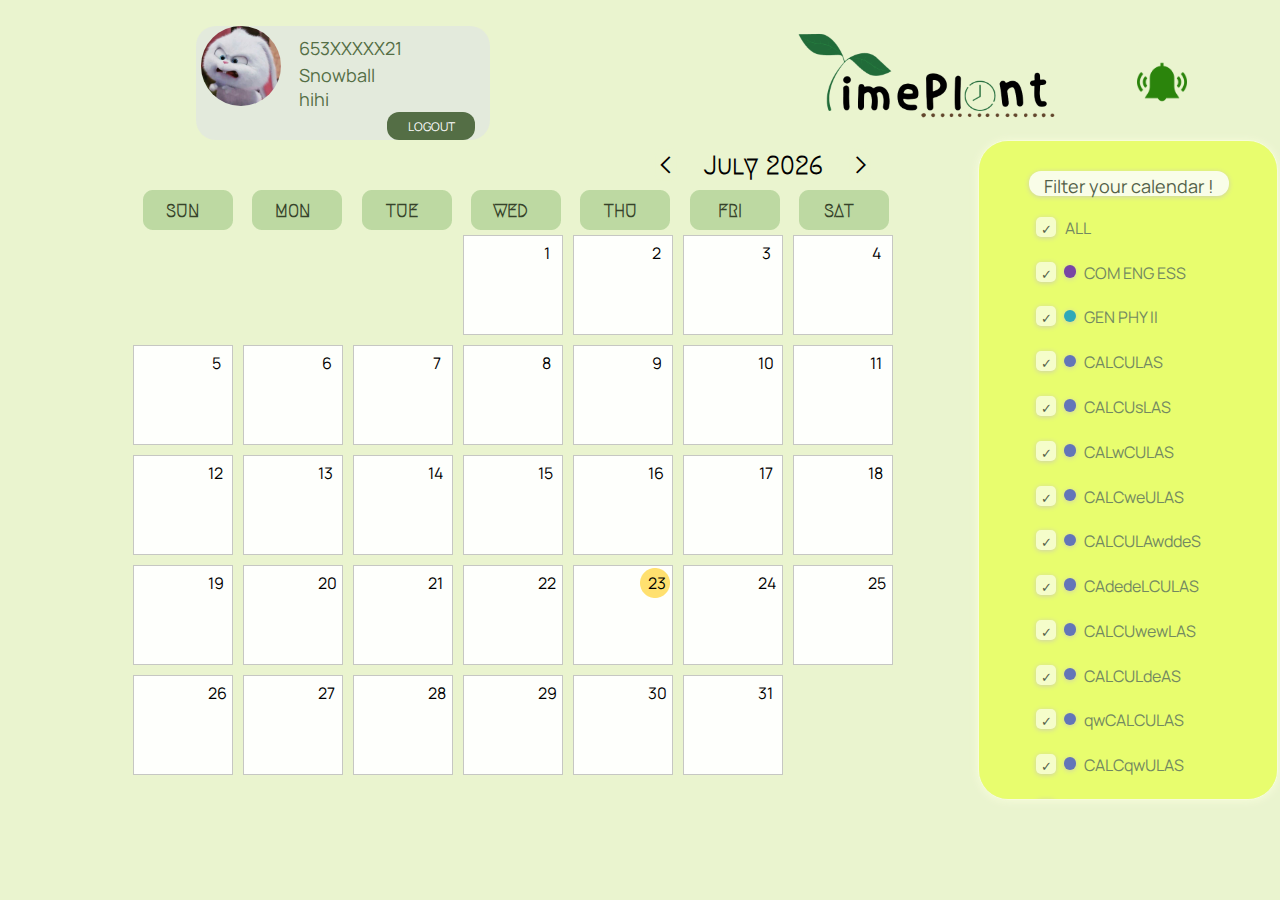
==== component/calendar.html @ 8e60f540 "update calendar responsive" ====
<!DOCTYPE html>
<html lang="en">
  <head>
    <meta charset="UTF-8" />
    <meta name="viewport" content="width=device-width, initial-scale=1.0" />
    <title>Time Plant</title>

    <link rel="stylesheet" href="../style/calendar.css" />
    <link rel="stylesheet" href="../style/index.css" />
    <link rel="stylesheet" href="../style/filter.css" />
    <link rel="stylesheet" href="../style/detail.css" />
    <link rel="stylesheet" href="../style/noti.css" />
  </head>
  <body>
    <div class="headertimeplant">
      <div class="userinfo">
        <img
          class="profile"
          src="profile/IMG_8410.JPG"
          alt="Your Profile Pic"
        />
        <div id="textbox-profile">
          <p class="userid">653XXXXX21</p>
          <p class="username">Snowball hihi</p>
        </div>
        <button class="logout">LOGOUT</button>
      </div>
      <div class="logo">
        <img
          class="logopic"
          src="../image/logo_TimePlant.png"
          alt="TimePlant"
        />
      </div>
      <button id="folded">=</button>
      <button id="noti-press">
        <img id="noti-icon" src="../image/noti-icon.png" alt="Notification" />
      </button>
    </div>
    <div id="displaypane">
      <div id="container">
        <div id="header">
          <button id="backButton"><</button>
          <div id="monthDisplay"> </div>
          <button id="nextButton">></button>
        </div>

        <div id="weekdays">
          <div id="sun">SUN</div>
          <div id="mon">MON</div>
          <div id="tue">TUE</div>
          <div id="wed">WED</div>
          <div id="thu">THU</div>
          <div id="fri">FRI</div>
          <div id="sat">SAT</div>
        </div>

        <div id="calendar"></div>
      </div>
      <div id="space"></div>
      <div id="contain-filter"></div>
      <div id="det"></div>
      <div id="noticontain"></div>
    </div>
    <div id="newEventModal">
      <div id="dateevent">Wednesday, 26th April 2023</div>
      <div id="eventTitle">
        <div id="eventColor"></div>
        <input type="text" id="eventTitleInput" placeholder="EVENT NAME" />
      </div>
      <div id="eventTime">
        <div>TIME :</div>
        <input type="text" id="hrfirst0" placeholder="0" />
        <input type="text" id="hrfirst1" placeholder="8" />
        <img src="../image/activecolon.png" id="activecolon" />
        <input type="text" id="minfirst0" placeholder="0" />
        <input type="text" id="minfirst1" placeholder="0" />
        <img src="../image/arrow.png" id="arrow" />
        <input type="text" id="hrlast0" />
        <input type="text" id="hrlast1" />
        <img src="../image/inactivecolon.png" id="inactivecolon" />
        <input type="text" id="minlast0" />
        <input type="text" id="minlast1" />
      </div>

      <div id="categories">
        <div>CATEGORIES :</div>
        <div id="categoriesdropdown">
          <button id="dropbtn">--- Categories Selection ---</button>
          <div id="categoriescontent"></div>
        </div>
      </div>

      <div id="detailofall">
        <div>DETAILS :</div>
        <textarea id="eventdetail"></textarea>
      </div>

      <div id="invite">
        <div>INVITE YOUR FRIENDS :</div>
        <div id="inputfriendname">
          <div id="friendname">
            <!-- <div id="onefriendname">
                <div id="onefriendname1">Lee Jeno</div>
                <button id="onefriendname2">x</button>
              </div> -->
          </div>
          <input type="text" id="eventinvite" />
        </div>
      </div>
      <div id="inviteexplain">
        To add your friends name, press 'ENTER' on your keyboard.<br />To remove
        your friends name, click 'x' button behide the name.
      </div>

      <div id="allbuttonevent">
        <button id="saveButton">CREATE</button>
        <button id="cancelButton">CANCLE</button>
      </div>
    </div>
    <div id="modalBackDrop">
      <div id="overlaybox">
        <button id="close-button-overlay">x</button>
        <div id="contain-filter"></div>
      </div>
    </div>
    <script src="../script/calendar.js"></script>
    <script src="../script/filter.js"></script>
    <script src="../script/detail.js"></script>
    <script src="../script/noti.js"></script>
  </body>
</html>
---- style/calendar.css ----
@import url('https://fonts.googleapis.com/css2?family=Manrope:wght@400;500;600&display=swap');
@import url('https://fonts.googleapis.com/css2?family=Megrim:wght@400;500;600&display=swap');

/* html{
  height: -webkit-fill-available;
} */
body {
  display: inline;
  /* margin-top: 50px; */
  justify-content: center;
  background-color: #EAF4CF;
  margin: 0px 0px 0px 0px;
  /* height: -webkit-fill-available; */
}
button {
  /* width: 75px; */
  cursor: pointer;
  /* box-shadow: 0px 0px 2px gray; */
  border: none;
  outline: none;
  padding: 5px;
  border-radius: 5px;
  color: white;
}

#header {
  padding: 10px 0px 10px 500px;
  color: #000000;
  font-size: 26px;
  font-family: sans-serif;
  display: flex;
  justify-content: space-evenly;
  font-family: 'Megrim';
  font-weight: bold;
}
#header button {
  padding: 0px 0px 0px 0px;
  width: 20px;
  font-family: 'Megrim';
  font-weight: bold;
  font-size: 26px;
  color: #000000;
  background-color:#EAF4CF;
  box-shadow: 0px 0px 2px #EAF4CF;
}
#header button:hover {
  color: #01a771;
}
#displaypane{
  display: inline-flex;
  align-content: baseline;
  justify-content: baseline;
  padding: 0 0 0 10%;
}
#space{
  width: 80px;
}
#container {
  width: 770px;
  /* display: inline-block; */
  align-items: baseline;
}
#weekdays {
  width: 100%;
  display: flex;
  justify-content: space-around;
  font-family: 'Megrim';
  font-weight: bold;
  color: #36432A;
  padding-right: 4px;
}
#sun, #mon, #tue, #wed, #thu, #fri, #sat {
  height: 40px;
  font-size: 18px;
  display: flex;
  justify-content: space-evenly;
  background-image: url("../image/weektitle.png");
  /* background: #BDD9A2;
  border-radius: 10px; */
}
#weekdays div {
  width: 100px;
  padding: 10px;
}

#calendar {
  width: 100%;
  margin: auto;
  display: flex;
  flex-wrap: wrap;
}
.day {
  font-family: 'Manrope';
  width: 100px;
  height: 100px;
  cursor: pointer;
  box-sizing: border-box;
  /* background-color: #FEFFFC; */
  background-image: url("../image/normalday.png");
  margin: 5px;
  /* box-shadow: 0px 0px 3px #CBD4C2; */
  display: flex;
  flex-direction: column;
  justify-content: space-between;
  padding-bottom: 3px;
}
.day:hover {
  background-image: url("../image/inactiveday.png");
}

.day + #currentDay {
  background-image: url("../image/activeday.png");
}
#dayNum {
  padding: 7px 0px 0px 0px;
  margin-left: 47px;
  text-align: center;
}
#calVal {
  margin: 0px 10px 0px 4px;
  display: flex;
  justify-content: space-evenly;
}
.event {
  font-size: 10px;
  padding: 3px;
  background-color: #58bae4;
  color: white;
  border-radius: 5px;
  max-height: 55px;
  overflow: hidden;
}
.padding {
  cursor: default !important;
  background-image: url("../image/invisibleday.png") !important;
  box-shadow: none !important;
}
#dateevent {
  font-family: 'Megrim';
  font-size: 22px;
  font-weight: bold;
  color: #000000;
  display: flex;
  justify-content: center;
  margin-bottom: 15px;
}

#eventTitle {
  display: flex;
  justify-content: space-evenly;
  ::-webkit-input-placeholder {
    text-align: center;
  }
}
#eventTitle input {
  text-align: center;
}
#eventColor {
  width: 40px;
  height: 40px;
  border-radius: 20px;
  background-color: #FFC700;
  border: 1px solid #000000;
}

#eventTime {
  display: flex;
  padding-left: 40px;
  margin-top: 10px;
  ::-webkit-input-placeholder {
    text-align: center;
  }
}
#hrfirst0, #hrfirst1, #minfirst0, #minfirst1 {
  width: 25px;
  height: 25px;
  margin: -1px 3px 2px 3px;
  box-sizing: border-box;
  background: rgba(255, 255, 255, 0.68);
  border: 1px solid #000000;
  border-radius: 8px;
}
#hrlast0, #hrlast1, #minlast0, #minlast1 {
  width: 25px;
  height: 25px;
  margin: -1px 3px 2px 3px;
  box-sizing: border-box;
  background: #C1CFB2;
  border: 1px solid #47623D;
  border-radius: 8px;
}
#hrfirst0, #hrfirst1, #minfirst0, #minfirst1, #hrlast0, #hrlast1, #minlast0, #minlast1, #minlast0 input {
  text-align: center;
}
#arrow {
  width: 20px;
  height: 15px;
  margin: 4px 3px 2px 3px;
}
#activecolon, #inactivecolon {
  width: 5px;
  height: 15px;
  margin: 4px 3px 2px 3px;
}
#categories {
  display: flex;
  padding-left: 40px;
  margin-top: 15px;
}
#dropbtn {
  position: absolute;
  font-family: 'Manrope';
  color: #A8A8A8;
  text-align: center;
  width: 365px;
  height: 30px;
  margin-left: 5px;
  margin-top: -2px;
  box-sizing: border-box;
  background: rgba(255, 255, 255, 0.68);
  border: 1px solid #000000;
  border-radius: 10px;
  cursor: pointer;
}
#categoriesdropdown {
  position: relative;
  display: inline-block;
}

#categoriescontent {
  display: none;
  position: absolute;
  background-color: #f9f9f9;
  min-width: 200px;
  box-shadow: 0px 8px 16px 0px rgba(0,0,0,0.2);
  z-index: 1;
  margin: 28px 0px 0px 10px;
}

#categoriescontent a {
  color: black;
  padding: 8px 20px;
  text-decoration: none;
  display: block;
}
#categoriescontent a:hover {background-color: #f1f1f1}
#categoriesdropdown:hover, #categoriescontent {
  display: block;
}
#detailofall {
  display: flex;
  padding-left: 40px;
  margin-top: 20px;
}
#eventdetail {
  width: 400px;
  height: 150px;
  margin-left: 5px;
  box-sizing: border-box;
  background: rgba(255, 255, 255, 0.68);
  border: 1px solid #000000;
  border-radius: 10px;
  padding: 10px 0px 0px 5px;
}
#invite {
  display: flex;
  padding-left: 40px;
  margin-top: 20px;
}
#eventinvite {
  width: 305px;
  height: 30px;
  margin-top: -3px;
  margin-left: 5px;
  box-sizing: border-box;
  background: rgba(255, 255, 255, 0.68);
  border: 1px solid #000000;
  border-radius: 10px;
}
#friendname {
  margin: -3px 0px 5px 6px;
}
#onefriendname{
  display: flex;
  justify-content: space-between;
  width: 260px;
  padding: 0px 2px 0px 5px;
  background: rgba(255, 255, 255, 0.68);
  border: 1px;
  border-radius: 5px;
  border: 1px solid #777777;
}
#onefriendname1{
  width: 250px;
  white-space: nowrap; 
  overflow: hidden;
  text-overflow: ellipsis;
}
#onefriendname2{
  margin: 2px 0px 0px 0px;
  width: 19px;
  height: 19px;
  padding-right: 6px;
  padding-bottom: 8px;
  font-family: 'Manrope';
  font-size: 16px;
  display: flex;
  align-items: center;
  text-align: center;
  color: #8DC561;
  background-color: #FFFFFF;
  border: 1px solid #8DC561;
  box-shadow: 0px 0px 2px #DBFF00;
  border-radius: 5px;
}
#inviteexplain {
  margin-left: 180px;
  font-size: 12px;
  color: #858585;
  text-align: center;
}
#newEventModal {
  overflow: auto;
  display: none;
  z-index: 20;
  padding: 25px;
  margin: 0 10% 0 28%;
  background-color: #C5DAC3;
  box-sizing: border-box;
  border: 1px solid #000000;
  border-radius: 50px;
  width: 600px;
  top: 80px;
  position: absolute;
  font-family: 'Manrope';
}

#eventTitleInput {
  padding: 10px;
  width: 100%;
  width: 400px;
  box-sizing: border-box;
  outline: none;
  background: rgba(255, 255, 255, 0.68);
  border: 1px solid #000000;
  border-radius: 7px;
}
#allbuttonevent {
  display: flex;
  justify-content: space-evenly;
  margin-top: 20px;
}
#cancelButton {
  font-family: 'Manrope';
  color: #000000;
  background-color: rgba(254, 254, 254, 0.68);
  border: 1px solid #000000;
  border-radius: 10px;
  width: 100px;
  height: 30px;
}
#cancelButton:hover {
  background-color: #8FB58C;
}
#saveButton {
  font-family: 'Manrope';
  color: #000000;
  background-color: #DBFF00;
  border: 1px solid #000000;
  border-radius: 10px;
  width: 100px;
  height: 30px;
}
#saveButton:hover {
  background-color: #FFE600;
}
#modalBackDrop {
  display: none;
  top: 0px;
  left: 0px;
  z-index: 10;
  width: 100%;
  height: 2000px;
  position: absolute;
  background-color: rgba(0,0,0,0.8);
  align-content: center;
  justify-content: center;
}
#addEvent {
  margin: 4px 0px 0px 0px;
  width: 25px;
  height: 25px;

  font-family: 'Manrope';
  font-style: normal;
  font-weight: 400;
  font-size: 24px;
  line-height: 33px;
  display: flex;
  align-items: center;
  text-align: center;

  /* color: rgba(49, 49, 49, 0.76);
  background: rgba(119, 119, 119, 0.17); */
  border-radius: 5px;
  color: #FEFFFC;
  background: #FEFFFC;
  border-color: #FEFFFC;
  box-shadow: 0px 0px 2px #FEFFFC;
}

#newEventDiv {
  display: flex;
  justify-content: space-evenly;
  text-align: center;
  justify-content: center;
  align-items: center;
  margin: 0px 5px;
  height: 30px; 
  background: #e1e6e1;
  /* opacity: 0.8; */
  border-radius: 5px;
}
#newEventDivColor {
  width: 10px;
  height: 10px;
  border-radius: 5px;
  background: #FFE600;
  border: 1px solid #000000;
}
#newEventDivName {
  margin-left: 5px;
  max-height: 30px; 
  max-width: 60px;
  font-size: 10px;
  color: #000000;
}
@media screen and (max-width: 1250px){
  #calendar {
    width: 100%;
    margin: auto;
    display: flex;
    flex-wrap: wrap;
    align-content: right;
    justify-content: right;
  }
  #container {
    width: 600px;
    /* display: inline-block; */
    align-items: baseline;
  }
  #space{
    width: 50px;
  }
  #weekdays div {
    width: 60px;
    padding: 0px 15px 0px 0px;
    justify-content: right;
    margin: 0 0%;
  }
  #sun, #mon, #tue, #wed, #thu, #fri, #sat {
    height: 30px;
    font-size: 16px;
    display: flex;
    /* margin-right: 20px; */
    justify-content: center;
    /* margin-left: 5px;
    margin-right: 5px; */
    background-image: url("../image/weektitle.png");
  }
  .day {
    width: 70px;
    height: 70px;
    background-image: url("../image/normalday.png");
  }
  .day:hover {
    background-image: url("../image/inactiveday2.png");
  }
  .day + #currentDay {
    background-image: url("../image/activeday2.png");
  }
  #dayNum {
    padding: 0px 0px 0px 0px;
    margin-top: 1px;
    margin-left: 0%;
    margin-right: 10%;
    text-align: center;
    font-size: 12px;
  }
  #calVal {
    margin: 0px 0px 0px 0px;
    display: flex;
    justify-content: space-evenly;
  }
  #addEvent {
    margin: 4px 20px 0px 0px;
    width: 18px;
    height: 18px;
    font-size: 16px;
  }
  #newEventDiv {
    display: flex;
    justify-content: space-evenly;
    text-align: center;
    justify-content: center;
    align-items: center;
    margin: 0px 2px;
    height: 15px; 
    background: #e1e6e1;
    /* opacity: 0.8; */
    border-radius: 5px;
  }
  #newEventDivColor {
    width: 5px;
    height: 5px;
    border-radius: 5px;
    background: #FFE600;
    border: 1px solid #000000;
  }
  #newEventDivName {
    margin-left: 2px;
    max-height: 15px; 
    max-width: 30px;
    font-size: 5px;
    color: #000000;
  }
  #header button {
    padding: 0px 0px 0px 0px;
    width: 20px;
    font-family: 'Megrim';
    font-weight: bold;
    font-size: 18px;
    color: #000000;
    background-color:#EAF4CF;
    box-shadow: 0px 0px 2px #EAF4CF;
  }
  #header button:hover {
    color: #01a771;
  }

}
@media screen and (min-width: 768px) and (max-width: 1250px){
  #header {
    padding: 10px 0px 10px 400px;
    font-size: 20px;
  }
  #calendar {
    width: 100%;
    margin: auto;
    display: flex;
    flex-wrap: wrap;
    align-content: right;
    justify-content: right;
  }
  #container {
    width: 600px;
    /* display: inline-block; */
    align-items: baseline;
  }
  #space{
    width: 50px;
  }
  #weekdays {
    padding: 0% 0% 0% 6%;
  }
  #weekdays div {
    width: 60px;
    /* padding: 4px; */
    justify-content: right;
    margin: 0% 0%;
  }
  #sun, #mon, #tue, #wed, #thu, #fri, #sat {
    height: 20px;
    width: 300px;
    font-size: 16px;
    /* display: flex; */
    margin: 0px;
    text-align: center;
    background-color: #BDD9A2;
    border-radius: 7px;
    background-image: url("../image/weektitle2.png");
  }
  .day {
    width: 70px;
    height: 70px;
    background-image: url("../image/normalday.png");
  }
  .day:hover {
    background-image: url("../image/inactiveday2.png");
  }
  .day + #currentDay {
    background-image: url("../image/activeday2.png");
  }
  #dayNum {
    padding: 0px 0px 0px 0px;
    margin-top: 7px;
    margin-left: 0%;
    margin-right: 10%;
    text-align: center;
    font-size: 12px;
  }
  #calVal {
    margin: 0px 0px 0px 0px;
    display: flex;
    justify-content: space-evenly;
  }
  #addEvent {
    margin: 4px 20px 0px 0px;
    width: 18px;
    height: 18px;
    font-size: 16px;
  }
  #newEventDiv {
    display: flex;
    justify-content: space-evenly;
    text-align: center;
    justify-content: center;
    align-items: center;
    margin: 0px 2px;
    height: 15px; 
    background: #e1e6e1;
    /* opacity: 0.8; */
    border-radius: 5px;
  }
  #newEventDivColor {
    width: 5px;
    height: 5px;
    border-radius: 5px;
    background: #FFE600;
    border: 1px solid #000000;
  }
  #newEventDivName {
    margin-left: 2px;
    max-height: 15px; 
    max-width: 30px;
    font-size: 5px;
    color: #000000;
  }
  #header button {
    padding: 0px 0px 0px 0px;
    width: 20px;
    font-family: 'Megrim';
    font-weight: bold;
    font-size: 18px;
    color: #000000;
    background-color:#EAF4CF;
    box-shadow: 0px 0px 2px #EAF4CF;
  }
  #header button:hover {
    color: #01a771;
  }
  #newEventModal {
    margin: 0 18%;
    width: 600px;
  }

}
@media screen and (max-width: 767px){
  #header {
    padding: 10px 0px 10px 400px;
    font-size: 18px;
  }
  #weekdays {
    padding: 0% 0% 0% 6%;
  }
  #weekdays div {
    width: 60px;
    /* padding: 4px; */
    justify-content: right;
    margin: 0% 0%;
  }
  #sun, #mon, #tue, #wed, #thu, #fri, #sat {
    height: 20px;
    width: 300px;
    font-size: 16px;
    /* display: flex; */
    margin: 0px;
    text-align: center;
    background-color: #BDD9A2;
    border-radius: 7px;
    background-image: url("../image/weektitle2.png");
  }
  #dayNum {
    padding: 0px 0px 0px 0px;
    margin-top: 7px;
    margin-left: 0%;
    margin-right: 10%;
    text-align: center;
    font-size: 12px;
  }
  #calVal {
    margin: 0px 0px 0px 0px;
    display: flex;
    justify-content: space-evenly;
  }
  #addEvent {
    margin: 4px 20px 0px 0px;
    width: 18px;
    height: 18px;
    font-size: 16px;
  }
  #displaypane{
    flex-direction: column;
    justify-content: center;
    align-content: center;
    padding: 0 0 0 2%;
  }
  #overlaybox{
    align-content: center;
    justify-content: center;
    margin-left: 35%;
    margin-top: 10%;
  }
  #close-button-overlay{
    margin-left: 80%;
    background-color: hsl(357, 75%, 35%);
    border-radius: 50px;
    height: 25px;
    width: 25px;
    border: 0px;
    color: #FFFFFF;
  }

  #close-button:hover{
    background-color: hsl(357, 72%, 23%);
    border-radius: 50px;
    border: 0px;
    color: #FFFFFF;
  }

}
/* @media screen and (min-width: 1024px)
@media screen and (min-width: 768px) and (max-width: 1023px)
@media screen and (max-width: 767px) */

@media screen and (min-width: 680px) and (max-width: 767px) {
  #newEventModal {
    margin: 0 10%;
    width: 580px;
  }
}

@media screen and (min-width: 600px) and (max-width: 679px) {
  #newEventModal {
    margin: 0 5%;
    width: 580px;
  }
}

@media screen and (min-width: 501px) and (max-width: 599px) {
  #newEventModal {
    margin: 0 2%;
    width: 540px;
  }
  #eventTitle {
    margin-left: 5%;
  }
  #eventTitleInput {
    width: 400px;
  }
  #dropbtn {
    width: 340px;
  }
  #eventdetail {
    width: 370px;
  }
  #eventinvite {
    width: 275px;
  }
  #inviteexplain {
    font-size: 10px;
  }
}

@media screen and (max-width: 500px) {
  #newEventModal {
    margin: 0 2%;
    width: 480px;
  }
  #eventTitle {
    margin-left: 5%;
  }
  #eventTitleInput {
    width: 350px;
  }
  #dropbtn {
    width: 280px;
  }
  #eventdetail {
    width: 310px;
  }
  #onefriendname {
    width: 200px;
  }
  #eventinvite {
    width: 210px;
  }
  #inviteexplain {
    margin-left: 140px;
    font-size: 10px;
  }
}
---- style/index.css ----
/* html{
    width: 100%;
    box-sizing: border-box;
    height: 100%;
}

*,
*::before,
*::after{
    box-sizing: inherit;
    margin: 0;
    padding: 0;
}

body{
    background-color: #EAF4CF;
    align-items: top;
    width: 100%;
    font-family: 'Dosis',sans-serif;
    font-display: swap;
    height: inherit;
    justify-content: space-evenly;
    padding: 10px;
}
/* page {
    display:inline-block;
}
.displaypane {
    display: flex;
    justify-content: space-between;
} */
.headertimeplant{
    justify-content:space-around;
    align-content: center;
    display: flex;
    padding:0px;
    align-items: flex;
    margin-left: 8%;
    margin-top: 2%;
} 

.userinfo{
    background: #e1e6e1b8;
    opacity: 1;
    border-radius:20px;
    align-items: left;
    justify-content: center;
    /* padding: 2px; */
    text-align: left;
    height: 20%;
    width: 25%;
    /* margin-right: 10%; */
}

.profile{
    height: 80px;
    width: 80px;
    border-radius: 50px;
    display: inline-block;
    /* margin: 0%; */
    /* float: left; */
    margin-right: 2%;
    margin-left: 2%;
}

#textbox-profile{
    justify-content: left;
    text-align: left;
    margin-top: 2%;
    margin-left: 2%;
    height: 20%;
    display: inline-block;
}
.userid{
    font-size: 18px;
    font-family: Manrope;
    padding: 1%;
    /* padding-left: 10px; */
    color: hsl(97, 23%, 35%);
    display: inline-block;
    margin-bottom: 0%;
}

.username{
    font-size: 18px;
    font-family: Manrope;
    padding: 1%;
    /* margin: 0% 5%; */
    /* padding-left: 10px; */
    color: hsl(97, 23%, 35%);
    /* display: inline-block; */
}
.logout{
    background-color: hsl(97, 23%, 35%);
    border: 0px;
    border-radius: 12px;
    color: hsl(0, 0%, 100%);
    font-size: 12px;
    font-family: Manrope;
    height: 25%;
    width: 30%;
    text-align: center;
    align-content: center;
    justify-content: center;
    padding: 2%;
    margin-left: 65%;
    /* margin-top: 2%; */
    display: inline-block;
}
.logout:hover{
    background-color: hsl(357, 75%, 35%);
}
.logopic{
    height: 100px;
    width: 274px;
    display: inline-block;
    margin-left: 40%;
}

.noti {
    margin-left: 40%;
}

#noti-icon{
    height: 50px;
    width: 50px;
    /* display:block; */
}
#noti-icon:hover{
    background-color: #9d9a9a44;
    border-radius: 50px;
    /* display:block; */
}

#noti-press{
    background-color: #EAF4CF;
    border: 0px;
    border-radius: 50px;
    border-color: #EAF4CF;
    padding: 0px;
    justify-content: center;
    align-content: center;
}
#folded{
    background-color: #cdcfc9;
    border-radius: 50px;
    height: 30px;
    width: 30px;
    font-size: 20px;
    justify-content: center;
    align-self: center;
    display: none;
}
@media screen and (max-width: 1250px){
    .userinfo{
        height: 100px;
        width: 200px;
    }
    .profile{
        height: 50px;
        width: 50px;
    }
    .userid{
        font-size: 14px;
    }
    .username{
        font-size: 14px;
    }
    .logout{
        height: 20px;
        width: 50px;
        font-size: 10px;
    }
    .logopic{
        margin-left: 0px;
    }
    #noti-icon{
        height: 40px;
        width: 40px;
    }
}

@media screen and (max-width: 767px){
    #folded{
        display: block;
    }
}
---- style/filter.css ----
html{
    box-sizing: border-box;
    height: 100%;
}

*,
*::before,
*::after{
    box-sizing: inherit;
    margin: 0;
    padding: 0;
}
body{
    background-color: #EAF4CF;
    /* align-items: center; */
    /* display: flex; */
    font-family: 'Dosis',sans-serif;
    font-display: swap;
    height: inherit;
    /* justify-content: right; */
    /* padding: 50px; */
}
#contain-filter{
    height: 660px;
    width: 300px;
    /* flex-wrap: wrap; */
    margin-top: 0px;
    margin-left: 0%;
}
#filterbar{
    backdrop-filter: blur(5.5px);
    -webkit-backdrop-filter: blur(5.5px);
    background-color: #e8ff56;
    border: 1 px solid #000000;
    border-radius: 30px;
    box-shadow: 0 1px 10px #fafede;
    color: #000000;
    backdrop-filter: blur(4px);
    -webkit-backdrop-filter: blur(4px);
    /* background: #e8ff56; */
    border: 1px solid #fafede;
    /* flex-basis: 200px; */
    height: 660px;
    width: 300px;
    padding: 30px 20px 0px 50px;
    opacity: 0.8;
    overflow: auto;
    align-content: center;
    justify-content: center;
 
}
::-webkit-scrollbar{
    width: 1vw;
    height: 50%;
    max-height: 50%;
    flex-direction: column;
    display: flex;
    border-radius: 30px;
}
::-webkit-scrollbar-track{
    margin-top: 50px;
    margin-bottom: 50px;
    background: #f8ffc8;
    border-radius: 30px;
    /* width: 2em;
    height: 50%;
    max-height: 50%; */
}
:-webkit-scrollbar{
    background: #f8ffc8;
}
::-webkit-scrollbar-thumb{
    background: #e1e6e1;
    border-radius: 12px;
    
}
::-webkit-scrollbar-button{
    height: 50px;
    width: 50px;
}

#headline-filter{
    background-color: #fdffee;
    border-radius: 12px;
    justify-content: center;
    box-shadow: 0 1px 5px #c8c9a5;
    height: 25px;
    width: 200px;
    /* flex-basis: 250px; */
    color: hsl(97, 21%, 19%);
    font-size: 18px;
    font-family: Manrope;
    padding: 1%;
    text-align: center;
    align-content: center;
}
#title-filter{
    color: hsl(97, 21%, 19%);
    font-size: 18px;
    font-family: Manrope;
    text-align: center;
    /* padding-top: 2%; */
}
#eachrow{
    display: flex;
    justify-content: left;
    margin: 8% 0;
    padding: 1% 1%;
}
#checkbox{
    background: #f8ffc8;
    box-shadow: 0 1px 5px #c8c9a5;
    border: 0px;
    height: 20px;
    width: 20px;
    justify-content: center;
    margin : 0 2%;
    color: hsl(97, 21%, 19%);
    text-align: center;
}
#checkbox:hover{
    background: #cad677;
    box-shadow: 0 1px 5px #c8c9a5;
}
#allcheckbox{
    background: #f8ffc8;
    box-shadow: 0 1px 5px #c8c9a5;
    border: 0px;
    height: 20px;
    width: 20px;
    justify-content: center;
    margin : 0 2%;
    color: hsl(97, 21%, 19%);
    text-align: center;
}
#allcheckbox:hover{
    background: #cad677;
    box-shadow: 0 1px 5px #c8c9a5;
}
#subject{
    color: hsl(97, 23%, 35%);
    margin: 0 2%;
    font-size: 16px;
    font-family:Manrope;
}
#dot-filter{
    height: 12.5px;
    width: 12.5px;
    background-color: rgb(1, 120, 32);
    box-shadow: 0 1px 5px #c8c9a5;
    border-radius: 50%;
    display: inline-block;
    margin: 1.5%;

}

@media screen and (max-width: 1250px){
    #contain-filter{
        height: 600px;
        width: 200px;
        /* flex-wrap: wrap; */
        margin-top: 0px;
        margin-left: 0%;
    }
    #filterbar{
        width: 200px;
        height: 660px;
        padding: 20px 5px 0px 10px;
    }
    #headline-filter{
        height: 25px;
        width: 180px;
        font-size: 12px;
    }
    #title-filter{
        font-size: 14px;
    }
    #checkbox{
        height: 15px;
        width: 15px;
        font-size: 10px;
    }
    #allcheckbox{
        height: 15px;
        width: 15px;
        font-size: 10px;
    }
    #subject{
        font-size: 14px;
    }
    #dot-filter{
        height: 10px;
        width: 10px;
    }
}

@media screen and (max-width: 767px){
    #contain-filter{
        display: none;
    }
    #filterbar{
        width: 250px;
    }
    #headline-filter{
        margin-left: 10%;
    }
}
---- style/detail.css ----
/* html{
    box-sizing: border-box;
    height: 100%;
} */
*,
*::before,
*::after{
    box-sizing: inherit;
    margin: 0;
    padding: 0;
}
#detailbody{
    background-color: #EAF4CF;
    align-items: center;
    display: flex;
    font-family: 'Dosis',sans-serif;
    font-display: swap;
    height: inherit;
    justify-content: right;
    padding: 8%;
}
#det{
    height: 660px;
    width: 275px;
}
#detailbar{
    /* backdrop-filter: blur(5.5px);
    -webkit-backdrop-filter: blur(5.5px); */
    background-color: #ECF3EC;
    border: 1%  solid #000000;
    border-radius: 30px;
    box-shadow: 0 1px 5px #7d806e;
    color: #000000;
    /* backdrop-filter: blur(4px);
    -webkit-backdrop-filter: blur(4px); */
    background: #ECF3EC;
    border: 0px solid #fafede;
    /* flex-basis: 200px; */
    height: 660px;
    width: 275px;
    padding: 5% 5%;
    overflow: auto; 
}
/* 
::-webkit-scrollbar{
    width: 1.5vw;
    height: 50%;
    max-height: 50%;
    flex-direction: column;
    display: flex;
    border-radius: 30px;
}
::-webkit-scrollbar-track{
    margin-top: 50px;
    margin-bottom: 50px;
    background: #81903a;
    border-radius: 30px;
    /* width: 2em;
    height: 50%;
    max-height: 50%; */
/* }
:-webkit-scrollbar{
    background: #81903a;
}
::-webkit-scrollbar-thumb{
    background: #e1e6e1;
    border-radius: 12px;
    
}
::-webkit-scrollbar-button{
    height: 10%;
    width: 10%; 
} */
#yearbox{
    justify-content: center;
    text-align: center;
    align-self: center;
    margin: 2%;
    padding-left: 20%;
    padding-right: 38%;
    
}
#year{
    justify-content: center;
    text-align: center;
    padding: 5%;
    font-size: 18px;
    border-radius: 50px;
    border: 1px solid #81903a;
    width: 150%;
    font-family:Manrope;
    color: #81903a;

}
#date-detail{
    justify-content: center;
    text-align: center;
    padding: 0%;
    font-size: 20px;
    font-family:Manrope;
    color: #81903a;
}
#headline{
    background: #f8ffc865;
    /* backdrop-filter: blur(5.5px);
    -webkit-backdrop-filter: blur(5.5px); */
    border-radius: 12px;
    justify-content: center;
    align-content: center;
    box-shadow: 0 1px 5px #c8c9a5;
    height: 5%;
    width: 100%;
    /* flex-basis: 250px; */
    color: hsl(90, 73%, 29%);
    font-size: 28px;
    font-family: Manrope;
    padding: 1%;
    text-align: center;
    margin: 3% 0;
}
#taskbox{
    justify-content: center;
    align-items: center;
    background: #e1e6e1;
    border-radius: 12px;
    margin: 5% 0 ;
    padding: 3.5%;
    width: 85%;
    height: 50%;
    margin-left: 8%;
}
#title{
    display: flex;
    justify-content: left;
    text-align: left;
    padding: 2%;
    background: rgba(248, 250, 236, 0.499);
    border-radius: 16px;
    width: 80%;
    height: 25%;
}
#dot{
    height: 12.5px;
    width: 12.5px;
    background-color: rgb(1, 120, 32);
    box-shadow: 0 1px 5px #c8c9a5;
    border-radius: 50%;
    display: inline-block;
    margin: 3.5%;
}
#texttitle{
    display: inline-block;
    padding: 2%;
    margin-left: 2%;
    font-family: Manrope;
    font-size: 14px;
}
#time{
    font-size: 14px;
    font-family: Manrope;
}
#name{
    font-size: 14px;
    font-family: Manrope;
}
#detail{
    margin: 1%;
    padding: 2%;
    justify-content: left;
    align-content: baseline;
    flex-direction: column;

}
#detailnote{
    display: inline-block;
    justify-content: left;
    align-content: left;
    text-align: left;
    width: 100%;
}
#notetitle{
    font-size: 14px;
    font-family: Manrope;
    margin: 0%;
    display: inline-flex;
}
#note{
    background: rgba(248, 250, 236, 0.499);
    border-radius: 16px;
    display: inline-flex;
    font-size: 14px;
    padding: 2.5px;
    font-family: Manrope;

}
#memberline{
    display : inline-block;
}
#parttitle{
    font-size: 14px;
    font-family: Manrope;
    margin: 0%;
    display : inline-block;
    /* display: inline-block; */
}
#member{
    background: rgba(248, 250, 236, 0.499);
    border-radius: 16px;
    text-align: left;
    font-size: 14px;
    font-family: Manrope;
    margin: 1%;
    align-items:first baseline;
    display : inline-block;
}
#others{
    font-size: 12.5px;
    font-family: Manrope;
    margin: 0%;
    margin-left: 38%;
}

#contain-button{
    justify-content: right;
    align-content: right;
}
#close-button{
    margin-left: 80%;
    background-color: hsl(357, 75%, 35%);
    border-radius: 50px;
    height: 25px;
    width: 25px;
    border: 0px;
    color: #FFFFFF;
}

#close-button:hover{
    background-color: hsl(357, 72%, 23%);
    border-radius: 50px;
    border: 0px;
    color: #FFFFFF;
}
#delete-event{
    text-align:center;
    justify-content: flex-end;
    align-self: right;
    border-radius: 12px;
    border: 0px;
    font-family: Manrope;
    font-size: 12px;
    color:#ffffff;
    background-color: #9a4b4b;
    margin-left: 60%;
    display: inline-block;
    padding: 2%;
}
#delete-event:hover{
    text-align: right;
    justify-content: flex-end;
    align-self: right;
    border-radius: 12px;
    border: 0px;
    font-family: Manrope;
    color:#ffffff;
    background-color: hsl(356, 97%, 24%);
    display: inline-block;
    padding: 2%;
}
@media screen and (min-width: 768px) and (max-width: 1250px){
    #det{
        height: 660px;
        width: 200px;
    }
    #detailbar{
        height: 660px;
        width: 200px;
    }
    #date-detail{
        font-size: 18px;
    }
    #headline{
        font-size: 20px;
    }
    #taskbox{
        width: 90%;
        height: 40%;
    }
    #name,#time{
        font-size: 10px;
    }
    #notetitle,#note,#parttitle,#member,#others{
        font-size: 11px;
    }
    #others{
        margin-left: 46%;
    }
    #close-button{
        height: 15px;
        width: 15px;
    }
    #delete-event{
        font-size: 10px;
        margin-left: 66%;
    }
}

@media screen and (max-width: 767px){
    #det{
        margin-left: 30%;
        margin-bottom: 5%;
    }
}
---- style/noti.css ----
html{
    box-sizing: border-box;
    height: 100%;
}
*,
*::before,
*::after{
    box-sizing: inherit;
    margin: 0;
    padding: 0;
}
body{
    background-color: #EAF4CF;
    /* align-items: center;
    display: flex; */
    font-family: 'Dosis',sans-serif;
    font-display: swap;
    height: inherit;
    /* justify-content: right;
    padding: 50px; */
}
#notibar{
    /* backdrop-filter: blur(5.5px);
    -webkit-backdrop-filter: blur(5.5px); */
    background-color: #ECF3EC;
    border: 1 px solid #000000;
    border-radius: 30px;
    box-shadow: 0 1px 5px #7d806e;
    color: #000000;
    backdrop-filter: blur(4px);
    -webkit-backdrop-filter: blur(4px);
    background: #ECF3EC;
    border: 0px solid #fafede;
    /* flex-basis: 200px; */
    height: 660px;
    width: 300px;
    padding: 10% 10%;
    overflow: auto; 
}
/* 
::-webkit-scrollbar{
    width: 1.5vw;
    height: 50%;
    max-height: 50%;
    flex-direction: column;
    display: flex;
    border-radius: 30px;
}
::-webkit-scrollbar-track{
    margin-top: 50px;
    margin-bottom: 50px;
    background: #81903a;
    border-radius: 30px;
    /* width: 2em;
    height: 50%;
    max-height: 50%; */
/* } */
/* :-webkit-scrollbar{
    background: #81903a;
}
::-webkit-scrollbar-thumb{
    background: #e1e6e1;
    border-radius: 12px;
    
} */
/* ::-webkit-scrollbar-button{
    height: 50px;
    width: 50px;
} */ */

#headline-noti{
    border: 2px;
    border-color: #81903a;
    border-radius: 50px;
    justify-content: center;
    padding: 5%;
    align-content: center;
    text-align: center;
}

#noti-logo{
    height: 30px;
    width: 30px;
    /* display: ; */
    align-self: center;
    float:inline-end;
    margin-left: 45%;
}

#title-noti{
    display: inline-block;
    justify-content: baseline;
    font-family: Manrope;
    font-size: 20px;
    text-align: center;
    margin: 2%;
    color: #0a4320;
    font-weight: bolder;
}

#titlebox{
    justify-content: center;
    text-align: center;
}

#invite-container{
    justify-content: center;
    align-items: center;
    /* background: #e1e6e1;
    border-radius: 12px; */
    /* padding: 10px; */
    text-align: center;
}

#invitebox{
    justify-content: center;
    align-items: center;
    background-color: #e1e6e1;
    border-radius: 12px;
    margin: 5% 0 ;
    padding: 5%;
    text-align: center;
}

#message{
    font-size: 12px;
    font-family: Manrope;
    font-style: italic;
    color: #515c1c;
}

#eventname-invite{
    justify-content: center;
    border: 1px;
    background-color: #e1e6e1;
}

#dot-invite{
    height: 10px;
    width: 10px;
    background-color: rgb(1, 120, 32);
    /* box-shadow: 0 1px 5px #c8c9a5; */
    border-radius: 50%;
    display: inline-block;
    margin: 0%;
}

#name-invite{
    font-size: 14px;
    font-family: Manrope;
    display: inline-block;
    background-color: rgba(248, 250, 236, 0.499);
    padding: 2%;
    border-radius: 12px;
}

#date-title,#date-invite{
    font-size: 12px;
    font-family: Manrope;
    display: inline-block;
}

#time-title,#time-invite{
    font-size: 12px;
    font-family: Manrope;
    display: inline-block;
}

#response-invite{
    margin-top: 2%;
    padding: 2%;
}

#accept-button{
    background-color: rgb(1, 120, 32);
    border: 0px;
    border-radius: 12px;
    color: #FFFFFF;
    font-size: 12px;
    font-family: Manrope;
    padding: 1.5%;
    margin: 0% 5%;
}

#reject-button{
    background-color: #9a4b4b;
    border: 0px;
    border-radius: 12px;
    color: #FFFFFF;
    font-size: 12px;
    font-family: Manrope;
    padding: 1.5%;
}

#accept-button:hover{
    background-color: rgb(3, 87, 25);
}

#reject-button:hover{
    background-color: #712727;
}

#close-button{
    background-color: hsl(357, 75%, 35%);
    border-radius: 50px;
    height: 25px;
    width: 25px;
    border: 0px;
    color: #FFFFFF;
}

#close-button:hover{
    background-color: hsl(357, 72%, 23%);
    border-radius: 50px;
    border: 0px;
    color: #FFFFFF;
}

@media screen and (min-width: 768px) and (max-width: 1250px){
    #notibar{
        height: 660px;
        width: 200px;
    }
    #title-noti{
        font-size: 18px;
    }
    #message{
        font-size: 10px;
    }
    #dot-invite{
        height: 8px;
        width: 8px;
    }
    #name-invite{
        font-size: 12px;
    }
    #date-title,#date-invite,#time-title,#time-invite{
        font-size: 11px;
    }
    #accept-button,#reject-button{
        font-size: 10px;
    }
    #close-button{
        height: 20px;
        width: 20px;
    }
}

@media screen and (max-width: 767px){
    #notibar{
        margin-left: 30%;
        padding: 5% 5%;
    }
    
}
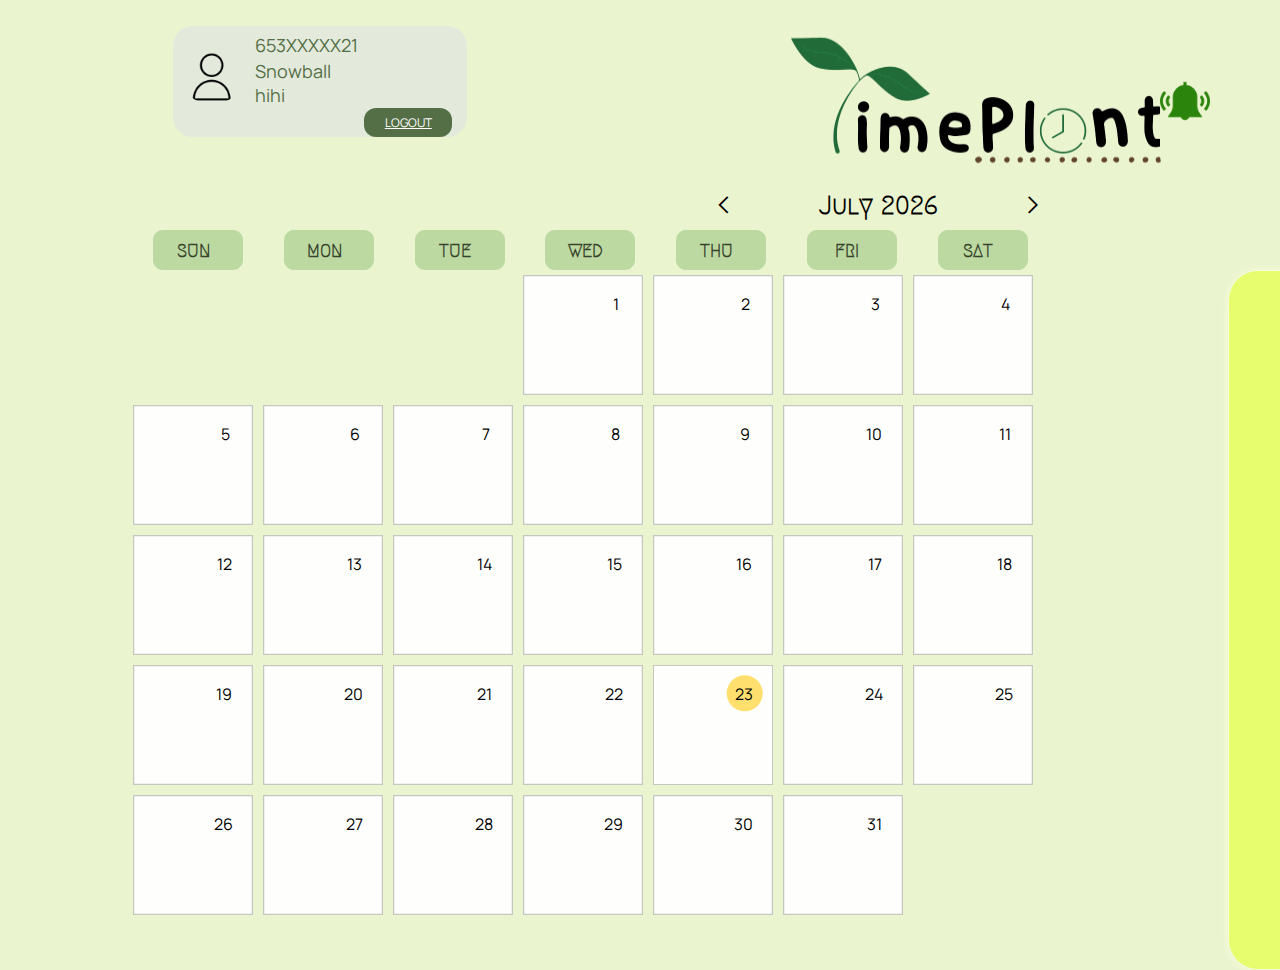
==== commit 7ba7f0f9: "update respond&add logout handler" ====
--- a/component/calendar.html
+++ b/component/calendar.html
@@ -16,14 +16,17 @@
       <div class="userinfo">
         <img
           class="profile"
-          src="profile/IMG_8410.JPG"
+          src="profile/IMG_8410.png"
           alt="Your Profile Pic"
         />
         <div id="textbox-profile">
           <p class="userid">653XXXXX21</p>
           <p class="username">Snowball hihi</p>
         </div>
-        <button class="logout">LOGOUT</button>
+        <button class="logout">
+            <!-- <p>LOGOUT</p> -->
+            <a href="http://127.0.0.1:5500/component/loginpage.html" id="logouttext">LOGOUT</a>
+        </button>
       </div>
       <div class="logo">
         <img
--- a/style/calendar.css
+++ b/style/calendar.css
@@ -53,10 +53,10 @@
   padding: 0 0 0 10%;
 }
 #space{
-  width: 80px;
+  width: 100px;
 }
 #container {
-  width: 770px;
+  width: 1000px;
   /* display: inline-block; */
   align-items: baseline;
 }
@@ -67,7 +67,7 @@
   font-family: 'Megrim';
   font-weight: bold;
   color: #36432A;
-  padding-right: 4px;
+  padding-right: 85px;
 }
 #sun, #mon, #tue, #wed, #thu, #fri, #sat {
   height: 40px;
@@ -91,12 +91,12 @@
 }
 .day {
   font-family: 'Manrope';
-  width: 100px;
-  height: 100px;
+  width: 120px;
+  height: 120px;
   cursor: pointer;
   box-sizing: border-box;
   /* background-color: #FEFFFC; */
-  background-image: url("../image/normalday.png");
+  background-image: url("../image/normalday120.png");
   margin: 5px;
   /* box-shadow: 0px 0px 3px #CBD4C2; */
   display: flex;
@@ -105,14 +105,14 @@
   padding-bottom: 3px;
 }
 .day:hover {
-  background-image: url("../image/inactiveday.png");
+  background-image: url("../image/inactiveday120.png");
 }
 
 .day + #currentDay {
-  background-image: url("../image/activeday.png");
+  background-image: url("../image/activeday120.png");
 }
 #dayNum {
-  padding: 7px 0px 0px 0px;
+  padding: 18px 7px 0px 0px;
   margin-left: 47px;
   text-align: center;
 }
@@ -621,6 +621,7 @@
     background: #e1e6e1;
     /* opacity: 0.8; */
     border-radius: 5px;
+    margin-left: 5%;
   }
   #newEventDivColor {
     width: 5px;
@@ -682,7 +683,7 @@
   }
   #dayNum {
     padding: 0px 0px 0px 0px;
-    margin-top: 7px;
+    margin-top: 8px;
     margin-left: 0%;
     margin-right: 10%;
     text-align: center;
@@ -694,7 +695,7 @@
     justify-content: space-evenly;
   }
   #addEvent {
-    margin: 4px 20px 0px 0px;
+    margin: 4px 24px 0px 0px;
     width: 18px;
     height: 18px;
     font-size: 16px;
--- a/style/index.css
+++ b/style/index.css
@@ -53,14 +53,14 @@
 }
 
 .profile{
-    height: 80px;
-    width: 80px;
-    border-radius: 50px;
+    height: 50px;
+    width: 50px;
+    border-radius: 16px;
     display: inline-block;
     /* margin: 0%; */
     /* float: left; */
     margin-right: 2%;
-    margin-left: 2%;
+    margin-left: 5%;
 }
 
 #textbox-profile{
@@ -111,14 +111,17 @@
     background-color: hsl(357, 75%, 35%);
 }
 .logopic{
-    height: 100px;
-    width: 274px;
+    height: 150px;
+    width: 411px;
     display: inline-block;
     margin-left: 40%;
 }
 
 .noti {
     margin-left: 40%;
+}
+#logouttext{
+    color: white;
 }
 
 #noti-icon{
@@ -151,6 +154,9 @@
     align-self: center;
     display: none;
 }
+#close-button-overlay{
+    display: none;
+}
 @media screen and (max-width: 1250px){
     .userinfo{
         height: 100px;
@@ -172,16 +178,30 @@
         font-size: 10px;
     }
     .logopic{
-        margin-left: 0px;
+        margin-left: 0%;
+        height: 100px;
+        width: 278px;
+
     }
     #noti-icon{
         height: 40px;
         width: 40px;
     }
+    #close-button-overlay{
+        display: none;
+    }
 }
 
 @media screen and (max-width: 767px){
     #folded{
         display: block;
+        margin-right: 1%;
+    }
+    .logopic{
+        height: 100px;
+        width: 278px;
+    }
+    #close-button-overlay{
+        display: none;
     }
 }--- a/style/filter.css
+++ b/style/filter.css
@@ -21,11 +21,12 @@
     /* padding: 50px; */
 }
 #contain-filter{
-    height: 660px;
-    width: 300px;
+    height: 700px;
+    width: 350px;
     /* flex-wrap: wrap; */
     margin-top: 0px;
     margin-left: 0%;
+    margin-top: 5%;
 }
 #filterbar{
     backdrop-filter: blur(5.5px);
@@ -40,8 +41,8 @@
     /* background: #e8ff56; */
     border: 1px solid #fafede;
     /* flex-basis: 200px; */
-    height: 660px;
-    width: 300px;
+    height: 700px;
+    width: 350px;
     padding: 30px 20px 0px 50px;
     opacity: 0.8;
     overflow: auto;
@@ -93,6 +94,7 @@
     padding: 1%;
     text-align: center;
     align-content: center;
+    margin-left: 10%;
 }
 #title-filter{
     color: hsl(97, 21%, 19%);
@@ -169,7 +171,7 @@
     }
     #headline-filter{
         height: 25px;
-        width: 180px;
+        width: 150px;
         font-size: 12px;
     }
     #title-filter{
@@ -198,9 +200,6 @@
     #contain-filter{
         display: none;
     }
-    #filterbar{
-        width: 250px;
-    }
     #headline-filter{
         margin-left: 10%;
     }
--- a/style/detail.css
+++ b/style/detail.css
@@ -20,8 +20,9 @@
     padding: 8%;
 }
 #det{
-    height: 660px;
-    width: 275px;
+    margin-top: 5%;
+    height: 700px;
+    width: 350px;
 }
 #detailbar{
     /* backdrop-filter: blur(5.5px);
@@ -36,8 +37,8 @@
     background: #ECF3EC;
     border: 0px solid #fafede;
     /* flex-basis: 200px; */
-    height: 660px;
-    width: 275px;
+    height: 700px;
+    width: 350px;
     padding: 5% 5%;
     overflow: auto; 
 }
@@ -250,7 +251,7 @@
     font-size: 12px;
     color:#ffffff;
     background-color: #9a4b4b;
-    margin-left: 60%;
+    margin-left: 78%;
     display: inline-block;
     padding: 2%;
 }
@@ -306,7 +307,7 @@
 
 @media screen and (max-width: 767px){
     #det{
-        margin-left: 30%;
+        margin-left: 25%;
         margin-bottom: 5%;
     }
 }--- a/style/noti.css
+++ b/style/noti.css
@@ -18,6 +18,9 @@
     height: inherit;
     /* justify-content: right;
     padding: 50px; */
+}
+#noticontain{
+    margin-top: 5%;
 }
 #notibar{
     /* backdrop-filter: blur(5.5px);
@@ -32,8 +35,8 @@
     background: #ECF3EC;
     border: 0px solid #fafede;
     /* flex-basis: 200px; */
-    height: 660px;
-    width: 300px;
+    height: 700px;
+    width: 350px;
     padding: 10% 10%;
     overflow: auto; 
 }
@@ -248,7 +251,7 @@
 
 @media screen and (max-width: 767px){
     #notibar{
-        margin-left: 30%;
+        margin-left: 25%;
         padding: 5% 5%;
     }
     
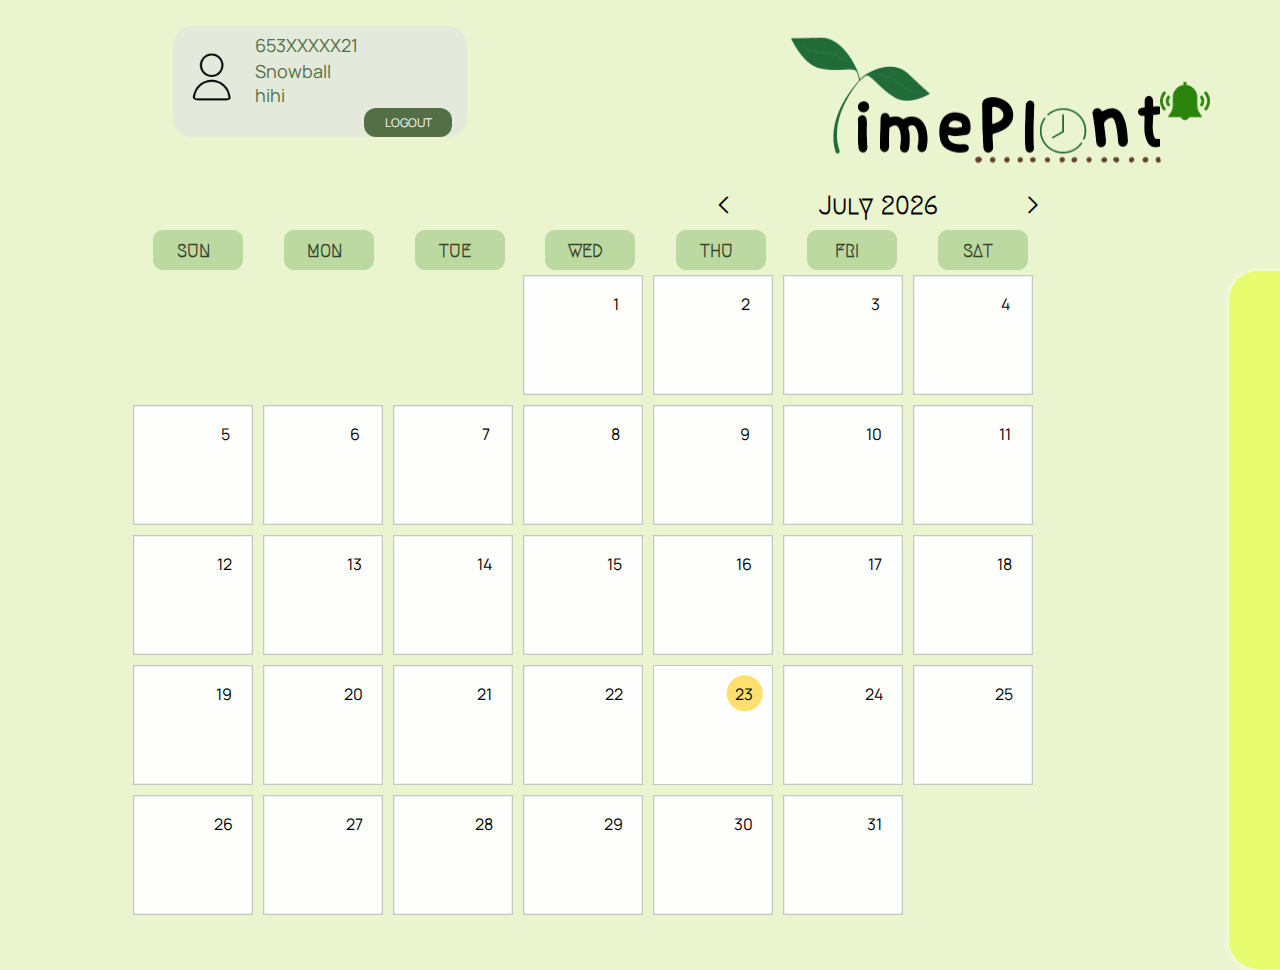
==== commit 9859d75a: "update 0.20" ====
--- a/component/calendar.html
+++ b/component/calendar.html
@@ -23,9 +23,9 @@
           <p class="userid">653XXXXX21</p>
           <p class="username">Snowball hihi</p>
         </div>
-        <button class="logout">
-            <!-- <p>LOGOUT</p> -->
-            <a href="http://127.0.0.1:5500/component/loginpage.html" id="logouttext">LOGOUT</a>
+        <button id="logout">
+            <p>LOGOUT</p>
+            <!-- <a href="http://127.0.0.1:5500/component/loginpage.html" id="logouttext">LOGOUT</a> -->
         </button>
       </div>
       <div class="logo">
--- a/style/index.css
+++ b/style/index.css
@@ -90,7 +90,7 @@
     color: hsl(97, 23%, 35%);
     /* display: inline-block; */
 }
-.logout{
+#logout{
     background-color: hsl(97, 23%, 35%);
     border: 0px;
     border-radius: 12px;
@@ -107,7 +107,7 @@
     /* margin-top: 2%; */
     display: inline-block;
 }
-.logout:hover{
+#logout:hover{
     background-color: hsl(357, 75%, 35%);
 }
 .logopic{
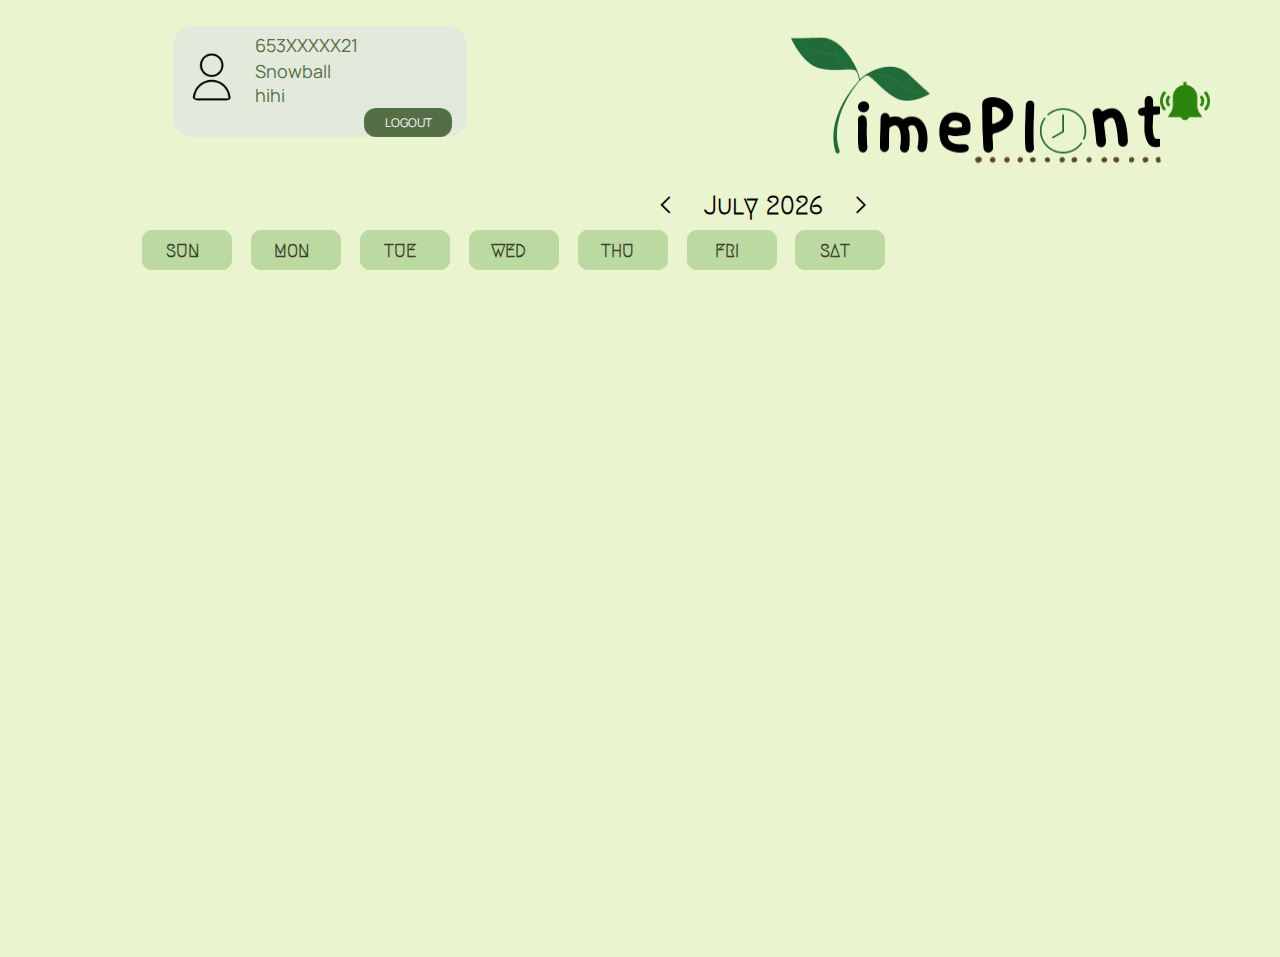
==== commit 4ced3b2b: "fix filter+detail+load" ====
--- a/component/calendar.html
+++ b/component/calendar.html
@@ -11,7 +11,7 @@
     <link rel="stylesheet" href="../style/detail.css" />
     <link rel="stylesheet" href="../style/noti.css" />
   </head>
-  <body>
+  <body onload=init();>
     <div class="headertimeplant">
       <div class="userinfo">
         <img
@@ -20,8 +20,8 @@
           alt="Your Profile Pic"
         />
         <div id="textbox-profile">
-          <p class="userid">653XXXXX21</p>
-          <p class="username">Snowball hihi</p>
+          <p class="userid" , id="userid">653XXXXX21</p>
+          <p class="username", id="usernamed">Snowball hihi</p>
         </div>
         <button id="logout">
             <p>LOGOUT</p>
@@ -127,9 +127,9 @@
         <div id="contain-filter"></div>
       </div>
     </div>
-    <script src="../script/calendar.js"></script>
-    <script src="../script/filter.js"></script>
-    <script src="../script/detail.js"></script>
-    <script src="../script/noti.js"></script>
+    <script src="../script/calendar.js" defer></script>
+    <script src="../script/filter.js" defer></script>
+    <script src="../script/detail.js" defer></script>
+    <script src="../script/noti.js" defer></script>
   </body>
 </html>
--- a/style/calendar.css
+++ b/style/calendar.css
@@ -53,10 +53,10 @@
   padding: 0 0 0 10%;
 }
 #space{
-  width: 100px;
+  width: 80px;
 }
 #container {
-  width: 1000px;
+  width: 770px;
   /* display: inline-block; */
   align-items: baseline;
 }
@@ -67,7 +67,7 @@
   font-family: 'Megrim';
   font-weight: bold;
   color: #36432A;
-  padding-right: 85px;
+  padding-right: 8px;
 }
 #sun, #mon, #tue, #wed, #thu, #fri, #sat {
   height: 40px;
@@ -91,12 +91,12 @@
 }
 .day {
   font-family: 'Manrope';
-  width: 120px;
-  height: 120px;
+  width: 100px;
+  height: 100px;
   cursor: pointer;
   box-sizing: border-box;
   /* background-color: #FEFFFC; */
-  background-image: url("../image/normalday120.png");
+  background-image: url("../image/normalday.png");
   margin: 5px;
   /* box-shadow: 0px 0px 3px #CBD4C2; */
   display: flex;
@@ -105,19 +105,19 @@
   padding-bottom: 3px;
 }
 .day:hover {
-  background-image: url("../image/inactiveday120.png");
+  background-image: url("../image/inactiveday.png");
 }
 
 .day + #currentDay {
-  background-image: url("../image/activeday120.png");
+  background-image: url("../image/activeday.png");
 }
 #dayNum {
-  padding: 18px 7px 0px 0px;
-  margin-left: 47px;
+  padding: 7px 7px 0px 0px;
+  margin-left: 48px;
   text-align: center;
 }
 #calVal {
-  margin: 0px 10px 0px 4px;
+  margin: 0px 6px 0px 4px;
   display: flex;
   justify-content: space-evenly;
 }
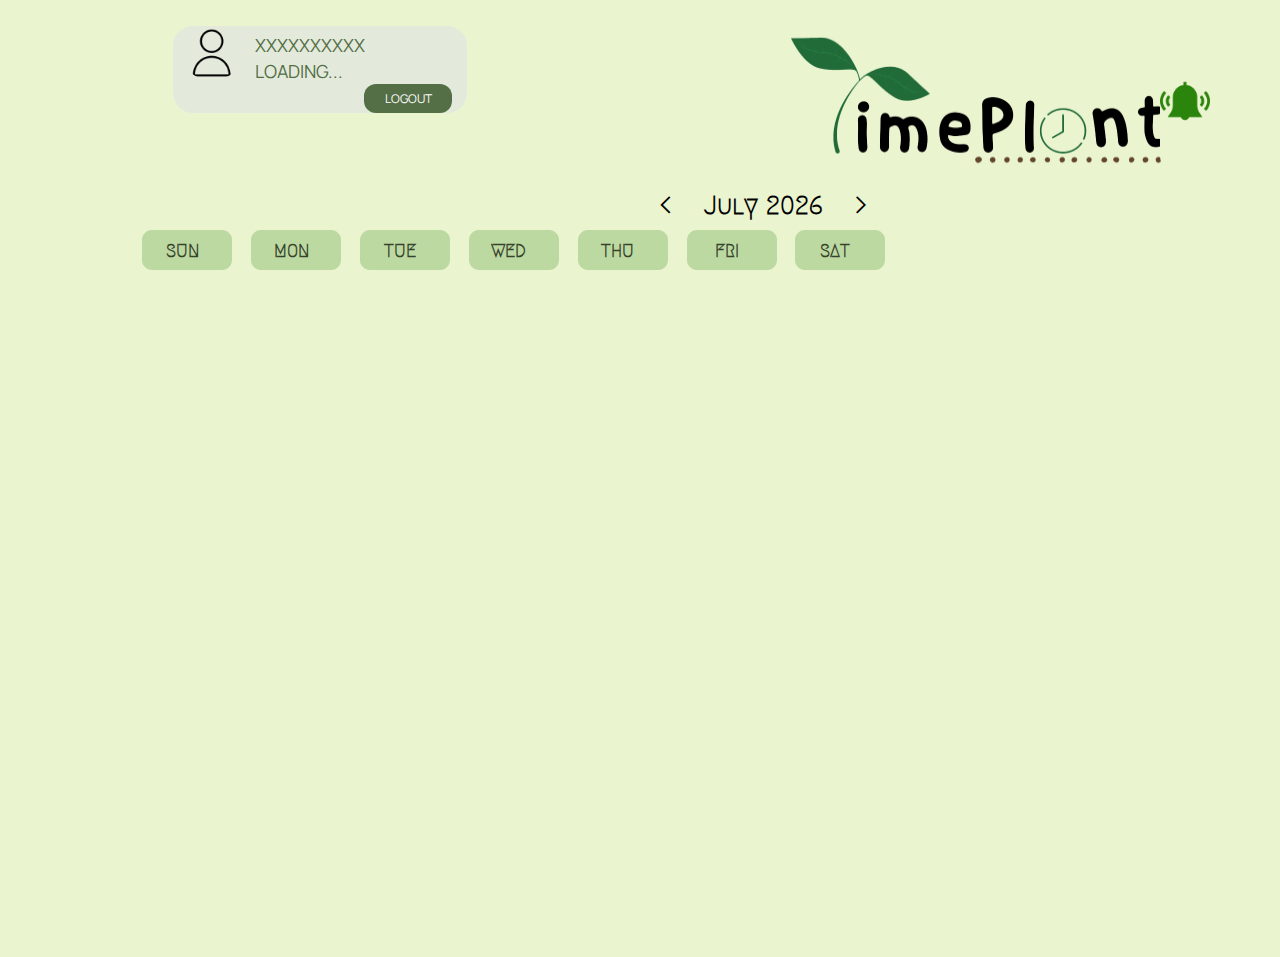
==== commit eb1f4004: "time change format" ====
--- a/component/calendar.html
+++ b/component/calendar.html
@@ -12,6 +12,7 @@
     <link rel="stylesheet" href="../style/noti.css" />
   </head>
   <body onload=init();>
+    <div class="loaderpage"></div>
     <div class="headertimeplant">
       <div class="userinfo">
         <img
@@ -20,8 +21,8 @@
           alt="Your Profile Pic"
         />
         <div id="textbox-profile">
-          <p class="userid" , id="userid">653XXXXX21</p>
-          <p class="username", id="usernamed">Snowball hihi</p>
+          <p class="userid" , id="userid">XXXXXXXXXX</p>
+          <p class="username", id="usernamed">LOADING...</p>
         </div>
         <button id="logout">
             <p>LOGOUT</p>
--- a/style/calendar.css
+++ b/style/calendar.css
@@ -1,5 +1,41 @@
 @import url('https://fonts.googleapis.com/css2?family=Manrope:wght@400;500;600&display=swap');
 @import url('https://fonts.googleapis.com/css2?family=Megrim:wght@400;500;600&display=swap');
+
+.loaderpage {
+  position: fixed;
+  top: 0;
+  left: 0;
+  width: 100vw;
+  height: 100vh;
+  display: flex;
+  justify-content: center;
+  align-items: center;
+  background-color: #f1f6e3;
+  transition: opacity 15s, visibility 15s;
+}
+
+.loaderpage-hidden{
+  opacity: 0;
+  visibility: hidden;
+}
+
+.loaderpage::after{
+  content: "";
+  width: 75px;
+  height: 75px;
+  border: 15px solid #dddddd;
+  border-top-color: #29cf50;
+  border-radius: 50%;
+  animation: loading 0.75s ease infinite;
+}
+
+@keyframes loading {
+  from{
+    transform: rotate(0turn);
+  }to{
+    transform: rotate(1turn);
+  }
+}
 
 /* html{
   height: -webkit-fill-available;
@@ -113,11 +149,11 @@
 }
 #dayNum {
   padding: 7px 7px 0px 0px;
-  margin-left: 48px;
+  margin-left: 46px;
   text-align: center;
 }
 #calVal {
-  margin: 0px 6px 0px 4px;
+  margin: 0px 4px 0px 4px;
   display: flex;
   justify-content: space-evenly;
 }
@@ -442,7 +478,7 @@
     display: flex;
     flex-wrap: wrap;
     align-content: right;
-    justify-content: right;
+    /* justify-content: right; */
   }
   #container {
     width: 600px;
@@ -550,7 +586,7 @@
     display: flex;
     flex-wrap: wrap;
     align-content: right;
-    justify-content: right;
+    /* justify-content: right; */
   }
   #container {
     width: 600px;
--- a/style/filter.css
+++ b/style/filter.css
@@ -140,6 +140,7 @@
     box-shadow: 0 1px 5px #c8c9a5;
 }
 #subject{
+    width: 180px;
     color: hsl(97, 23%, 35%);
     margin: 0 2%;
     font-size: 16px;
@@ -148,7 +149,6 @@
 #dot-filter{
     height: 12.5px;
     width: 12.5px;
-    background-color: rgb(1, 120, 32);
     box-shadow: 0 1px 5px #c8c9a5;
     border-radius: 50%;
     display: inline-block;
@@ -189,6 +189,7 @@
     }
     #subject{
         font-size: 14px;
+        width: 130px;
     }
     #dot-filter{
         height: 10px;
--- a/style/detail.css
+++ b/style/detail.css
@@ -161,6 +161,7 @@
     font-family: Manrope;
 }
 #name{
+    width: 140px;
     font-size: 14px;
     font-family: Manrope;
 }
@@ -286,7 +287,11 @@
         width: 90%;
         height: 40%;
     }
+    #title {
+        width: 140px;
+    }
     #name,#time{
+        width: 100px;
         font-size: 10px;
     }
     #notetitle,#note,#parttitle,#member,#others{
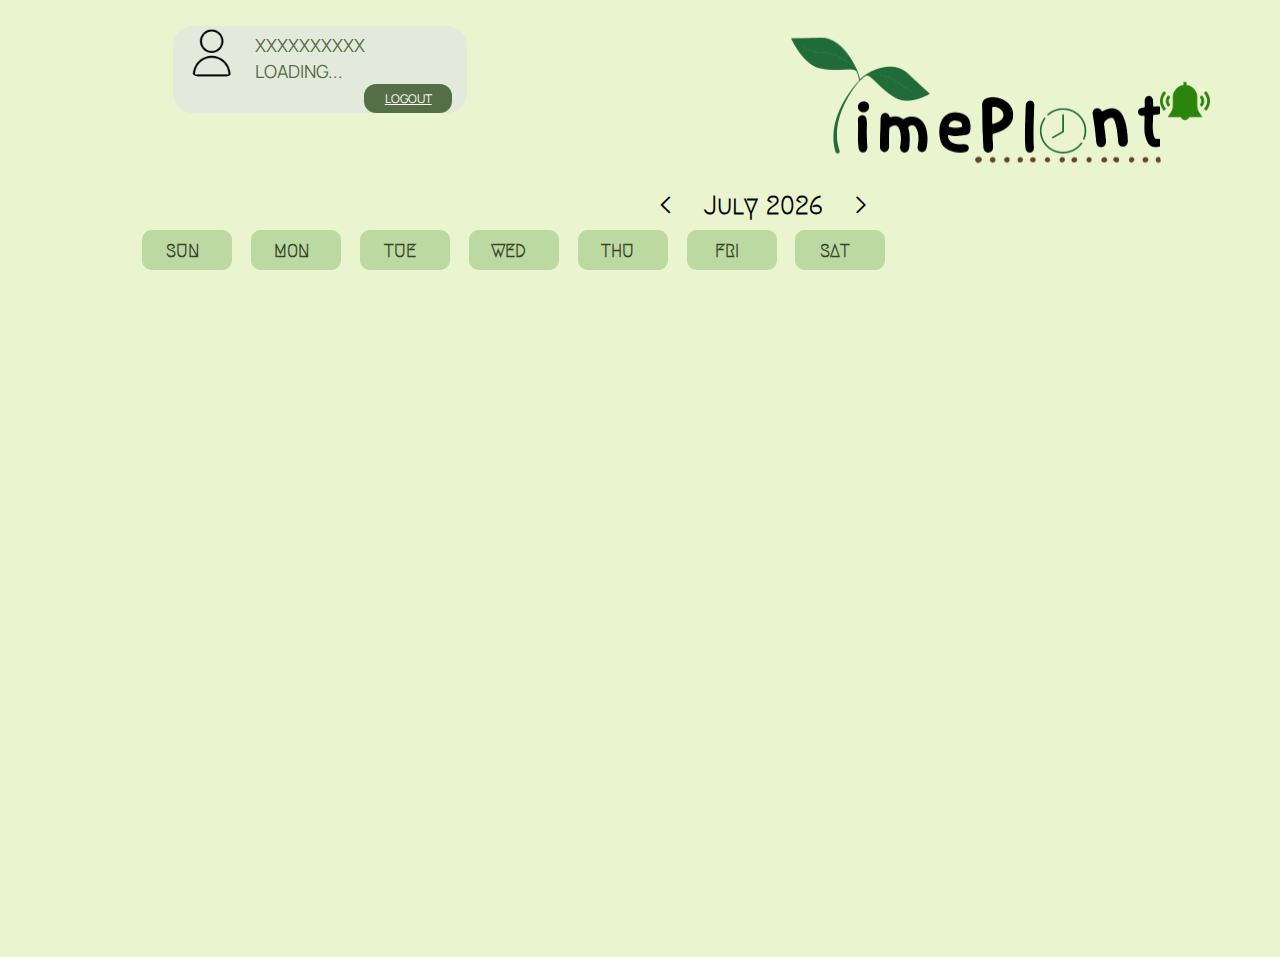
==== commit 528816e3: "update" ====
--- a/component/calendar.html
+++ b/component/calendar.html
@@ -25,8 +25,8 @@
           <p class="username", id="usernamed">LOADING...</p>
         </div>
         <button id="logout">
-            <p>LOGOUT</p>
-            <!-- <a href="http://127.0.0.1:5500/component/loginpage.html" id="logouttext">LOGOUT</a> -->
+            <!-- <p>LOGOUT</p> -->
+            <a href="http://44.194.84.164/loginpage.html" id="logouttext">LOGOUT</a>
         </button>
       </div>
       <div class="logo">
@@ -119,7 +119,7 @@
 
       <div id="allbuttonevent">
         <button id="saveButton">CREATE</button>
-        <button id="cancelButton">CANCLE</button>
+        <button id="cancelButton">CANCEL</button>
       </div>
     </div>
     <div id="modalBackDrop">
@@ -128,9 +128,9 @@
         <div id="contain-filter"></div>
       </div>
     </div>
-    <script src="../script/calendar.js" defer></script>
-    <script src="../script/filter.js" defer></script>
-    <script src="../script/detail.js" defer></script>
-    <script src="../script/noti.js" defer></script>
+    <script src="/script/calendar.js" defer></script>
+    <script src="/script/filter.js" defer></script>
+    <script src="/script/detail.js" defer></script>
+    <script src="/script/noti.js" defer></script>
   </body>
 </html>
